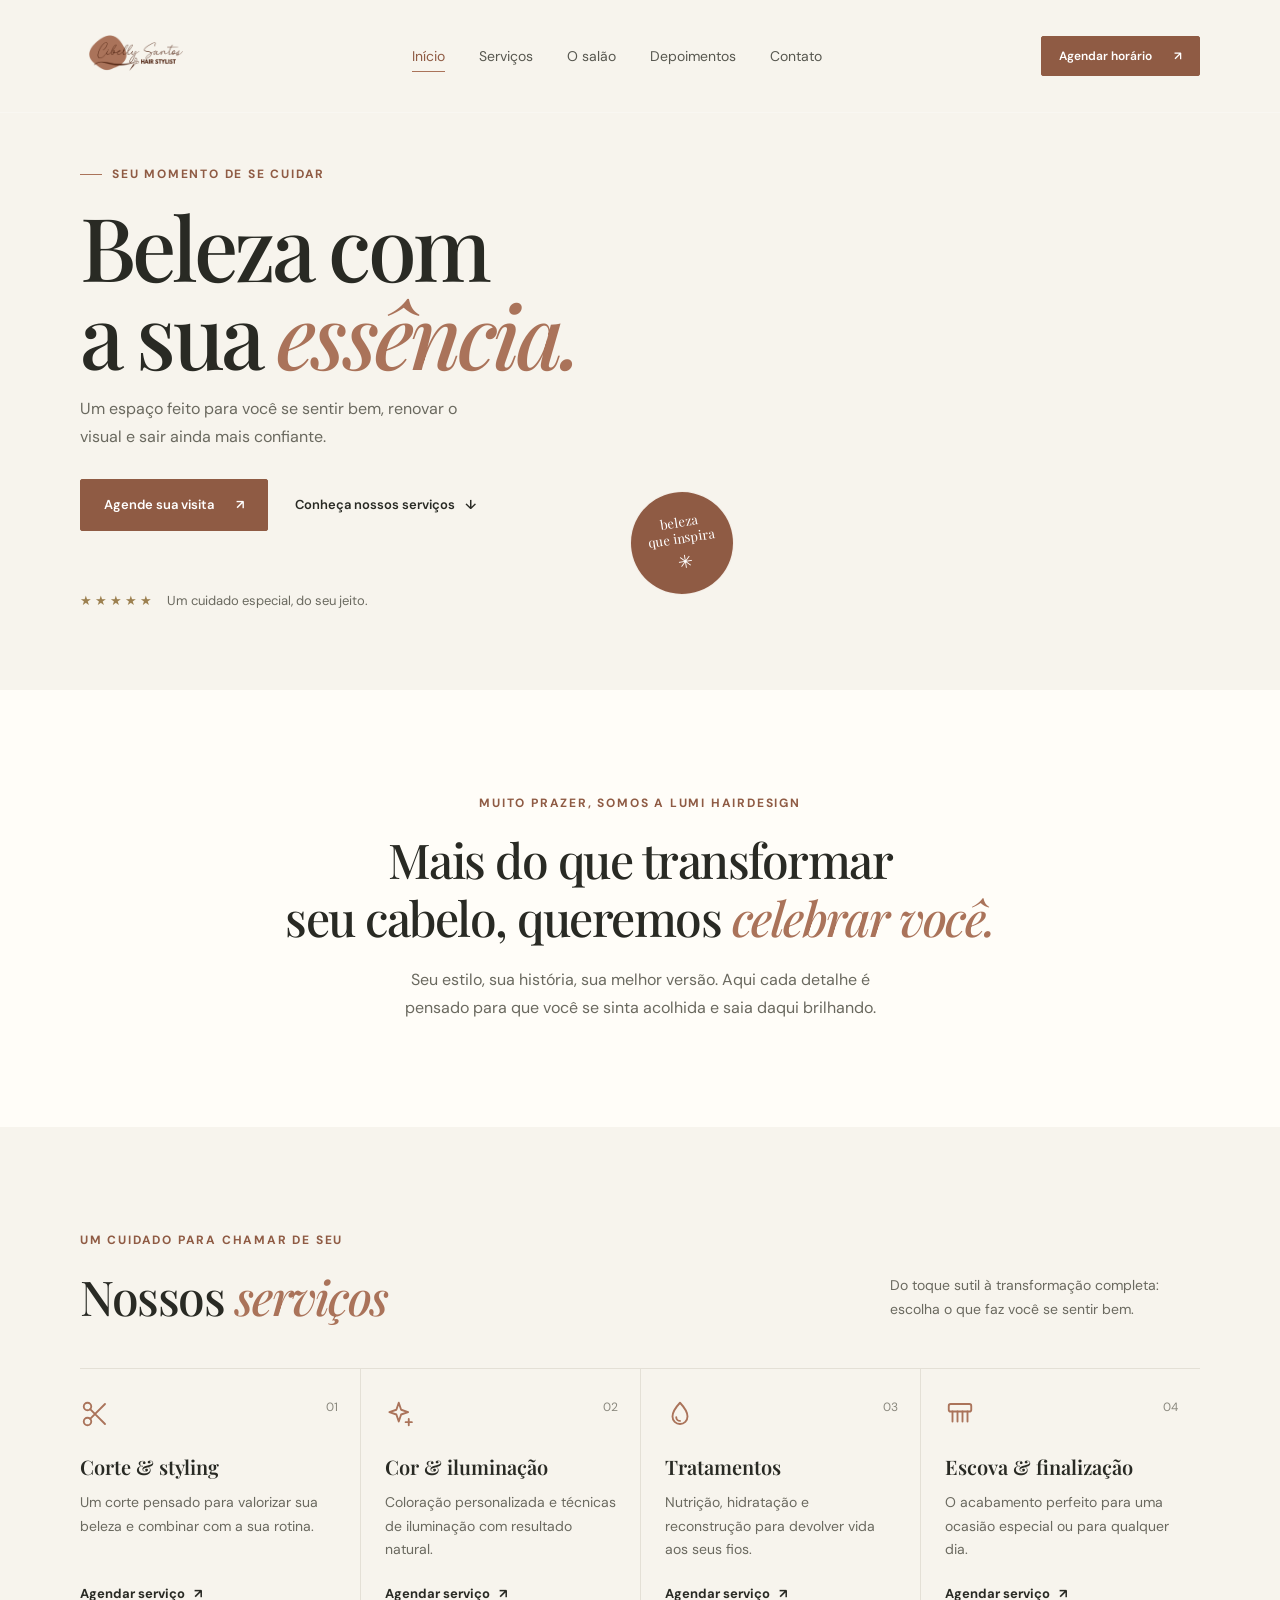
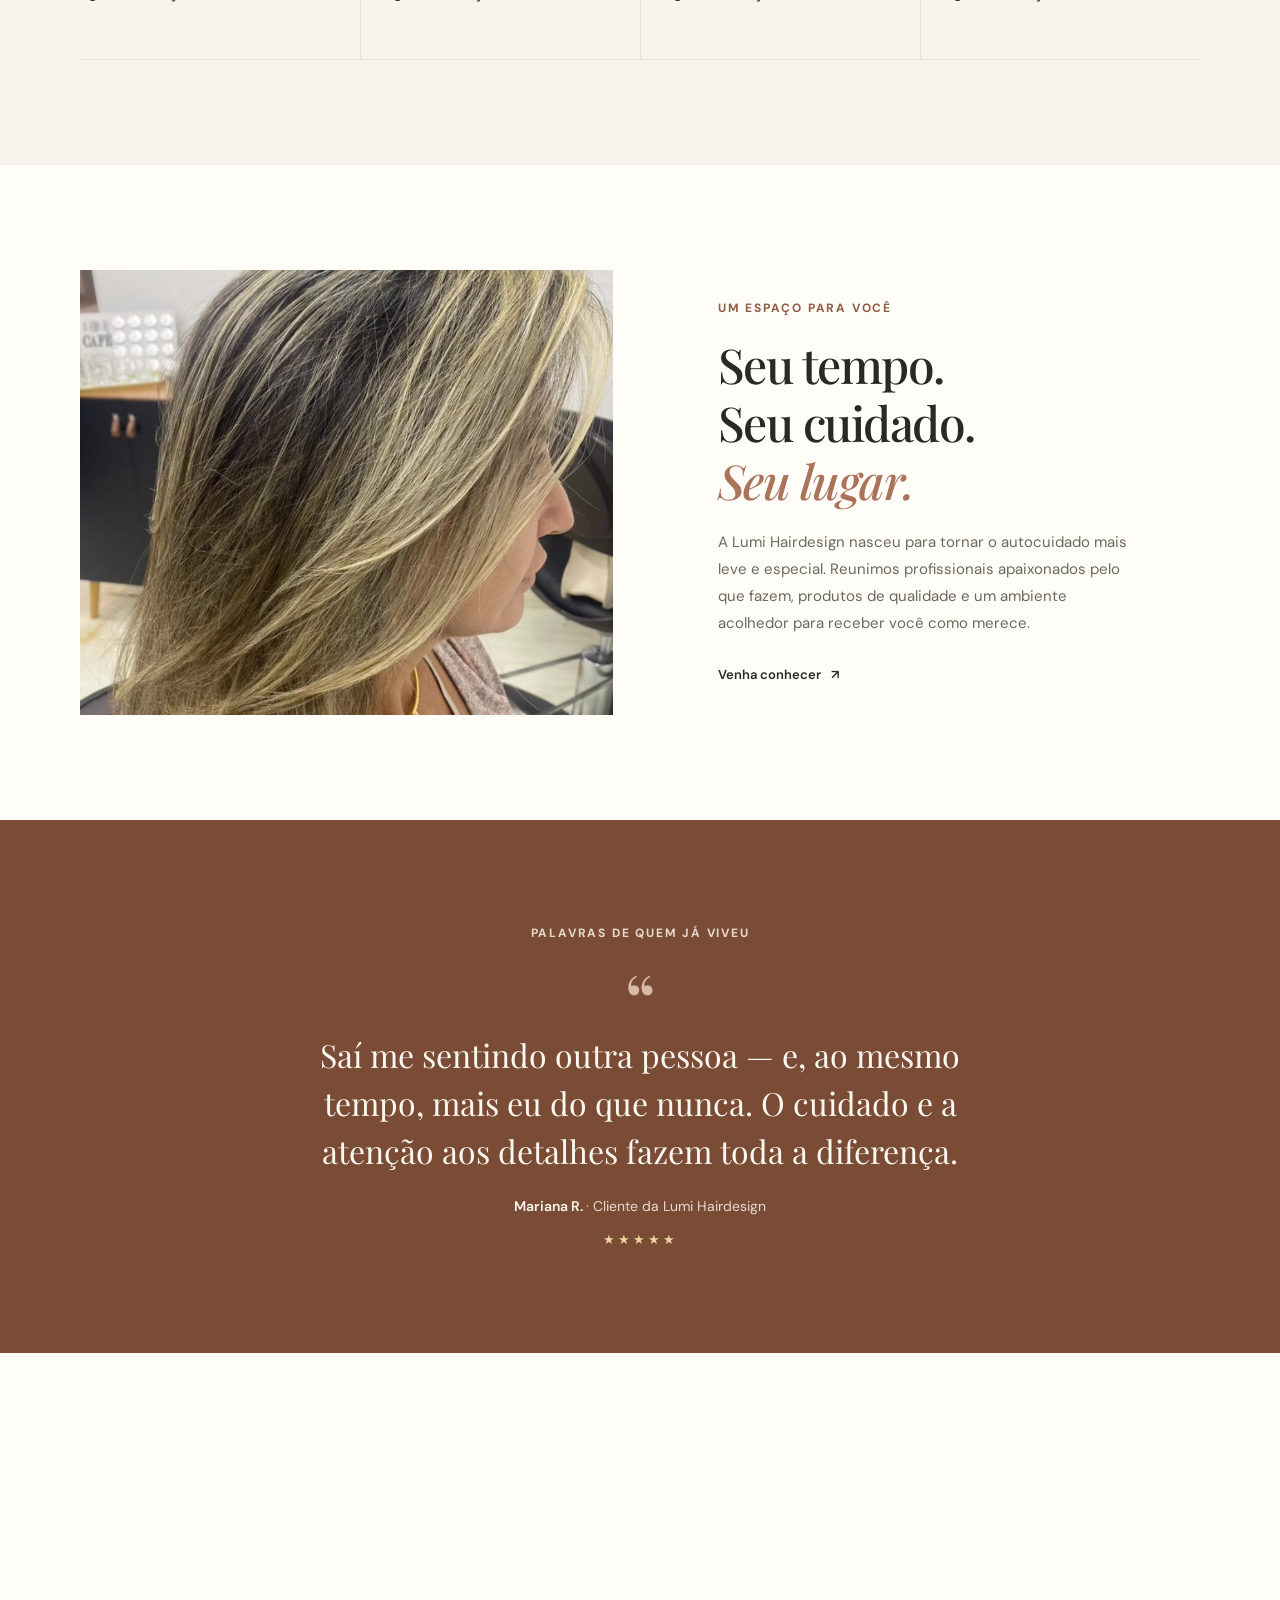
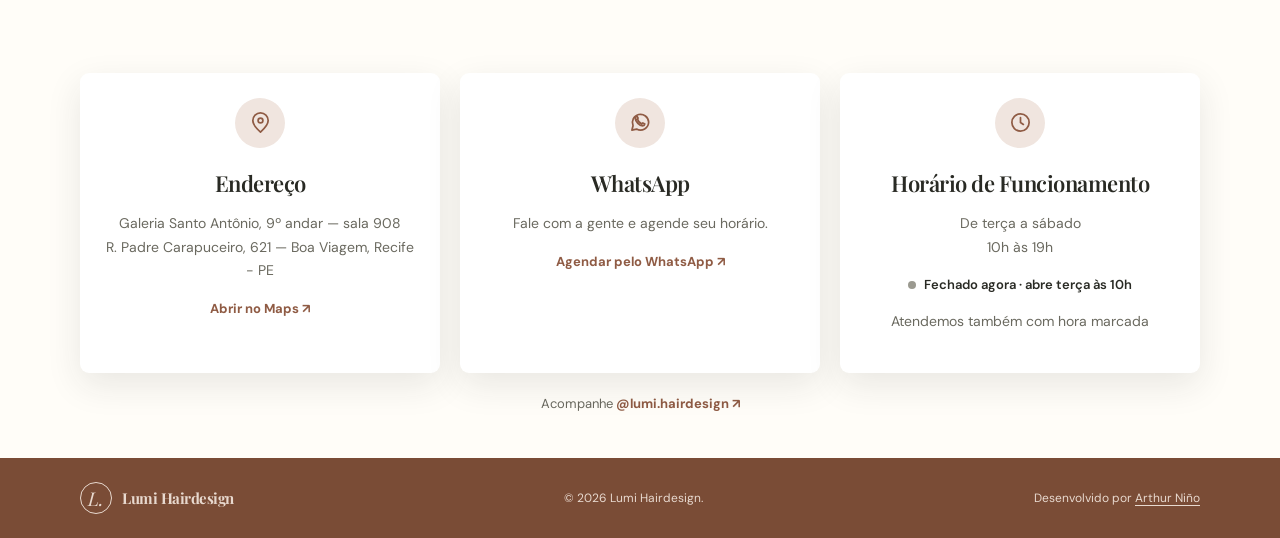
==== index.html @ 75c0f57d "Ajuste" ====
<!DOCTYPE html>
<html lang="pt-BR">
<head>
  <meta charset="UTF-8">
  <meta name="viewport" content="width=device-width, initial-scale=1.0">
  <meta name="description" content="Conheça a Lumi Hairdesign: beleza, cuidado e estilo em um só lugar. Agende seu horário.">
  <title>Lumi Hairdesign | Beleza com a sua essência</title>
  <link rel="preconnect" href="https://fonts.googleapis.com">
  <link rel="preconnect" href="https://fonts.gstatic.com" crossorigin>
  <link href="https://fonts.googleapis.com/css2?family=DM+Sans:wght@400;500;600;700&family=Playfair+Display:wght@500;600;700&display=swap" rel="stylesheet">
  <script>document.documentElement.classList.add("js");</script>
  <link rel="stylesheet" href="style.css">
  <link rel="stylesheet" href="styles/header.css">
  <link rel="stylesheet" href="styles/hero.css">
  <link rel="stylesheet" href="styles/sections.css">
  <link rel="stylesheet" href="styles/footer.css">
  <link rel="stylesheet" href="styles/responsive.css">
</head>
<body>
  <header class="site-header">
    <nav class="navigation container" aria-label="Navegação principal">
      <a class="brand" href="#inicio" aria-label="Lumi Hairdesign - início">
        <!-- Para trocar o logo: altere o src/alt abaixo e, se preciso, --logo-size em styles/header.css -->
        <img class="header-logo" src="assets/logo.png" alt="Logotipo de Cibelly Santos Hair Stylist">
      </a>
      <div class="nav-links" id="menu">
        <a href="#inicio">Início</a>
        <a href="#servicos">Serviços</a>
        <a href="#sobre">O salão</a>
        <a href="#depoimentos">Depoimentos</a>
        <a href="#contato">Contato</a>
      </div>
      <a class="button button-small" href="#contato">Agendar horário <span aria-hidden="true">↗</span></a>
      <button class="menu-toggle" type="button" aria-controls="menu" aria-expanded="false" aria-label="Abrir menu">
        <span></span>
        <span></span>
      </button>
    </nav>
  </header>

  <main>
    <section class="hero" id="inicio">
      <div class="hero-content container">
        <p class="eyebrow"><span></span> Seu momento de se cuidar</p>
        <h1>Beleza com<br>a sua <em>essência.</em></h1>
        <p class="hero-copy">Um espaço feito para você se sentir bem, renovar o visual e sair ainda mais confiante.</p>
        <div class="hero-actions">
          <a class="button" href="#contato">Agende sua visita <span aria-hidden="true">↗</span></a>
          <a class="text-link" href="#servicos">Conheça nossos serviços <span aria-hidden="true">↓</span></a>
        </div>
        <div class="hero-note">
          <span class="note-stars" aria-label="5 estrelas">★★★★★</span>
          <span>Um cuidado especial, do seu jeito.</span>
        </div>
      </div>
      <div class="hero-image" role="img" aria-label="Interior de salão de beleza com cadeira profissional"></div>
      <div class="hero-stamp" aria-hidden="true"><span>beleza<br>que inspira</span><b>✳</b></div>
    </section>

    <section class="intro section-pad">
      <div class="container intro-inner">
        <p class="eyebrow">Muito prazer, somos a Lumi Hairdesign</p>
        <h2>Mais do que transformar<br>seu cabelo, queremos <em>celebrar você.</em></h2>
        <p>Seu estilo, sua história, sua melhor versão. Aqui cada detalhe é pensado para que você se sinta acolhida e saia daqui brilhando.</p>
      </div>
    </section>

    <section class="services section-pad" id="servicos">
      <div class="container">
        <div class="section-heading">
          <div>
            <p class="eyebrow">Um cuidado para chamar de seu</p>
            <h2>Nossos <em>serviços</em></h2>
          </div>
          <p>Do toque sutil à transformação completa: escolha o que faz você se sentir bem.</p>
        </div>
        <div class="service-grid">
          <article class="service-card">
            <span class="service-number">01</span>
            <div class="service-icon" aria-hidden="true">
              <svg viewBox="0 0 24 24"><circle cx="6" cy="6" r="3"/><circle cx="6" cy="18" r="3"/><path d="M8.1 8.1 20 20M8.1 15.9 20 4"/></svg>
            </div>
            <h3>Corte &amp; styling</h3>
            <p>Um corte pensado para valorizar sua beleza e combinar com a sua rotina.</p>
            <a href="#contato" data-whatsapp="Corte &amp; styling" aria-label="Agendar corte e styling">Agendar serviço <span aria-hidden="true">↗</span></a>
          </article>
          <article class="service-card">
            <span class="service-number">02</span>
            <div class="service-icon" aria-hidden="true">
              <svg viewBox="0 0 24 24"><path d="m11 3 1.9 5.6L18.5 10.5l-5.6 1.9L11 18l-1.9-5.6L3.5 10.5l5.6-1.9Z"/><path d="M19 16v5M16.5 18.5h5"/></svg>
            </div>
            <h3>Cor &amp; iluminação</h3>
            <p>Coloração personalizada e técnicas de iluminação com resultado natural.</p>
            <a href="#contato" data-whatsapp="Cor &amp; iluminação" aria-label="Agendar cor e iluminação">Agendar serviço <span aria-hidden="true">↗</span></a>
          </article>
          <article class="service-card">
            <span class="service-number">03</span>
            <div class="service-icon" aria-hidden="true">
              <svg viewBox="0 0 24 24"><path d="M12 3s6 6.4 6 11a6 6 0 0 1-12 0c0-4.6 6-11 6-11Z"/><path d="M9 14.5a3 3 0 0 0 3 3"/></svg>
            </div>
            <h3>Tratamentos</h3>
            <p>Nutrição, hidratação e reconstrução para devolver vida aos seus fios.</p>
            <a href="#contato" data-whatsapp="Tratamentos" aria-label="Agendar tratamento capilar">Agendar serviço <span aria-hidden="true">↗</span></a>
          </article>
          <article class="service-card">
            <span class="service-number">04</span>
            <div class="service-icon" aria-hidden="true">
              <svg viewBox="0 0 24 24"><rect x="3" y="4" width="18" height="6" rx="1.5"/><path d="M6 10v8M10 10v8M14 10v8M18 10v8"/></svg>
            </div>
            <h3>Escova &amp; finalização</h3>
            <p>O acabamento perfeito para uma ocasião especial ou para qualquer dia.</p>
            <a href="#contato" data-whatsapp="Escova &amp; finalização" aria-label="Agendar escova e finalização">Agendar serviço <span aria-hidden="true">↗</span></a>
          </article>
        </div>
      </div>
    </section>

    <section class="about section-pad" id="sobre">
      <div class="container about-grid">
        <div class="about-image">
          <img src="assets/img1.jpg" alt="Resultado de cabelo com mechas loiras feito no salão" loading="lazy">
        </div>
        <div class="about-copy">
          <p class="eyebrow">Um espaço para você</p>
          <h2>Seu tempo.<br>Seu cuidado.<br><em>Seu lugar.</em></h2>
          <p>A Lumi Hairdesign nasceu para tornar o autocuidado mais leve e especial. Reunimos profissionais apaixonados pelo que fazem, produtos de qualidade e um ambiente acolhedor para receber você como merece.</p>
          <a class="text-link" href="#contato">Venha conhecer <span aria-hidden="true">↗</span></a>
        </div>
      </div>
    </section>

    <section class="quote section-pad" id="depoimentos">
      <div class="container quote-inner">
        <p class="eyebrow">Palavras de quem já viveu</p>
        <span class="quote-mark" aria-hidden="true">“</span>
        <blockquote>Saí me sentindo outra pessoa — e, ao mesmo tempo, mais eu do que nunca. O cuidado e a atenção aos detalhes fazem toda a diferença.</blockquote>
        <p class="quote-author">Mariana R. <span>· Cliente da Lumi Hairdesign</span></p>
        <div class="quote-stars" aria-label="5 de 5 estrelas">★★★★★</div>
      </div>
    </section>

    <section class="contact section-pad" id="contato">
      <div class="contact-map">
        <iframe
          title="Mapa da Lumi Hairdesign em Boa Viagem, Recife"
          src="https://maps.google.com/maps?q=R.%20Padre%20Carapuceiro%2C%20621%2C%20Boa%20Viagem%2C%20Recife%20-%20PE&t=&z=15&ie=UTF8&iwloc=&output=embed"
          loading="lazy"
          referrerpolicy="no-referrer-when-downgrade"
          allowfullscreen>
        </iframe>
      </div>
      <div class="container">
        <div class="contact-cards">
          <article class="contact-card">
            <span class="contact-icon" aria-hidden="true">
              <svg viewBox="0 0 24 24"><path d="M20 10c0 5-8 12-8 12S4 15 4 10a8 8 0 1 1 16 0Z"/><circle cx="12" cy="10" r="2.5"/></svg>
            </span>
            <h2>Endereço</h2>
            <p>Galeria Santo Antônio, 9º andar — sala 908<br>R. Padre Carapuceiro, 621 — Boa Viagem, Recife - PE</p>
            <a href="https://www.google.com/maps/search/?api=1&query=R.%20Padre%20Carapuceiro%2C%20621%2C%20Boa%20Viagem%2C%20Recife%20-%20PE" target="_blank" rel="noopener noreferrer">Abrir no Maps <span aria-hidden="true">↗</span></a>
          </article>
          <article class="contact-card">
            <span class="contact-icon" aria-hidden="true">
              <svg viewBox="0 0 24 24"><path d="M20.5 11.5a8.5 8.5 0 0 1-12.6 7.4L3 20l1.2-4.7A8.5 8.5 0 1 1 20.5 11.5Z"/><path d="M9 8.5c.5 2.5 2 4 4.5 5l1-1 2 1c-.2 1.3-1 2-2.2 2-3.5-.3-7.5-4.3-7.8-7.8 0-1.2.7-2 2-2.2l1 2-1 1Z"/></svg>
            </span>
            <h2>WhatsApp</h2>
            <p>Fale com a gente e agende seu horário.</p>
            <a href="https://wa.me/558197445717" data-whatsapp="" target="_blank" rel="noopener noreferrer">Agendar pelo WhatsApp <span aria-hidden="true">↗</span></a>
          </article>
          <article class="contact-card">
            <span class="contact-icon" aria-hidden="true">
              <svg viewBox="0 0 24 24"><circle cx="12" cy="12" r="9"/><path d="M12 7v5l3 2"/></svg>
            </span>
            <h2>Horário de Funcionamento</h2>
            <p>De terça a sábado<br>10h às 19h</p>
            <p class="open-status" data-open-status hidden></p>
            <p>Atendemos também com hora marcada</p>
          </article>
        </div>
        <p class="contact-social">Acompanhe <a href="https://instagram.com/lumi.hairdesign" target="_blank" rel="noopener noreferrer">@lumi.hairdesign <span aria-hidden="true">↗</span></a></p>
      </div>
    </section>
  </main>

  <footer class="site-footer">
    <div class="container footer-inner">
      <a class="brand" href="#inicio">
        <span class="brand-mark">L.</span>
        <span class="brand-name"><strong>Lumi Hairdesign</strong></span>
      </a>
      <p>© 2026 Lumi Hairdesign.</p>
      <p>Desenvolvido por <a href="https://www.linkedin.com/in/arthur-ni%C3%B1o-09b689239/" target="_blank" rel="noopener noreferrer">Arthur Niño</a></p>
    </div>
  </footer>

  <a class="whatsapp-float" href="https://wa.me/558197445717" data-whatsapp="" target="_blank" rel="noopener noreferrer" aria-label="Agendar pelo WhatsApp" title="Agendar pelo WhatsApp">
    <svg viewBox="0 0 24 24" aria-hidden="true"><path d="M20.5 11.5a8.5 8.5 0 0 1-12.6 7.4L3 20l1.2-4.7A8.5 8.5 0 1 1 20.5 11.5Z"/><path d="M9 8.5c.5 2.5 2 4 4.5 5l1-1 2 1c-.2 1.3-1 2-2.2 2-3.5-.3-7.5-4.3-7.8-7.8 0-1.2.7-2 2-2.2l1 2-1 1Z"/></svg>
  </a>

  <script src="script.js" defer></script>
</body>
</html>
---- style.css ----
:root {
  --cream: #f7f4ed;
  --paper: #fffdf8;
  --ink: #292a24;
  --muted: #6a695f;
  --bege: #aa735a;
  --bege-text: #8f5b44;
  --begedark: #7a4c36;
  --line: #e4e0d6;
  --on-dark: #f9f7f0;
  --on-dark-muted: #e8d9cf;
  --serif: "Playfair Display", Georgia, serif;
  --sans: "DM Sans", Arial, sans-serif;
}

* {
  box-sizing: border-box;
}

html {
  scroll-behavior: smooth;
}

section[id] {
  scroll-margin-top: 80px;
}

body {
  margin: 0;
  color: var(--ink);
  background: var(--paper);
  font-family: var(--sans);
  font-size: 16px;
  -webkit-font-smoothing: antialiased;
}

a {
  color: inherit;
  text-decoration: none;
}

a:focus-visible,
button:focus-visible {
  outline: 2px solid var(--bege-text);
  outline-offset: 3px;
}

.container {
  width: min(1120px, calc(100% - 64px));
  margin: 0 auto;
}

.button {
  display: inline-flex;
  min-height: 52px;
  align-items: center;
  justify-content: center;
  gap: 22px;
  padding: 0 23px;
  border: 1px solid var(--bege-text);
  border-radius: 2px;
  color: #fff;
  background: var(--bege-text);
  font-size: 13px;
  font-weight: 600;
  white-space: nowrap;
  transition: background .2s ease, color .2s ease;
}

.button:hover {
  color: var(--begedark);
  background: transparent;
}

h1,
h2,
h3,
p {
  margin-top: 0;
}

h1,
h2 {
  font-family: var(--serif);
  font-weight: 500;
}

h1 em,
h2 em {
  color: var(--bege);
  font-weight: 500;
}

.text-link {
  display: inline-flex;
  align-items: center;
  gap: 10px;
  color: var(--ink);
  font-size: 13px;
  font-weight: 600;
  white-space: nowrap;
}
---- styles/header.css ----
.site-header {
  --logo-size: 112px;

  position: fixed;
  z-index: 50;
  top: 0;
  right: 0;
  left: 0;
  border-bottom: 1px solid rgba(255, 255, 255, .28);
  transition: background .3s ease, border-color .3s ease, box-shadow .3s ease;
}

.site-header.is-scrolled,
.site-header.menu-open {
  --logo-size: 72px;

  border-bottom-color: var(--line);
  background: rgba(247, 244, 237, .94);
}

.site-header.is-scrolled {
  box-shadow: 0 8px 28px rgba(41, 42, 36, .07);
}

@supports (backdrop-filter: blur(1px)) {
  .site-header.is-scrolled {
    background: rgba(247, 244, 237, .82);
    backdrop-filter: blur(12px);
  }
}

.navigation,
.brand,
.nav-links {
  display: flex;
  align-items: center;
}

.navigation {
  min-height: 84px;
  justify-content: space-between;
}

.brand {
  gap: 10px;
}

/* Para trocar o logo: altere o src da imagem no index.html e ajuste --logo-size acima. */
.header-logo {
  display: block;
  width: var(--logo-size);
  height: var(--logo-size);
  object-fit: contain;
  transition: width .3s ease, height .3s ease;
}

.brand-mark {
  display: grid;
  width: 36px;
  height: 36px;
  place-items: center;
  border: 1px solid currentColor;
  border-radius: 50%;
  font-family: var(--serif);
  font-size: 19px;
  font-style: italic;
}

.brand-name {
  font-family: var(--serif);
  font-size: 18px;
  letter-spacing: -.5px;
}

.brand-name strong {
  font-weight: 700;
}

.nav-links {
  gap: 34px;
  color: #57574f;
  font-size: 14px;
}

.nav-links a,
.text-link,
.service-card a {
  transition: color .2s ease;
}

.nav-links a {
  padding: 6px 0;
  border-bottom: 1px solid transparent;
  transition: color .2s ease, border-color .2s ease;
}

.nav-links a:hover,
.text-link:hover,
.service-card a:hover {
  color: var(--bege-text);
}

.nav-links a[aria-current] {
  border-bottom-color: var(--bege);
  color: var(--bege-text);
}

.button-small {
  min-height: 40px;
  padding: 0 17px;
  font-size: 12px;
}

/* Botão do menu: só aparece no mobile e só com JavaScript (ver responsive.css). */
.menu-toggle {
  position: relative;
  display: none;
  width: 44px;
  height: 44px;
  padding: 0;
  border: 1px solid var(--line);
  border-radius: 2px;
  background: transparent;
  cursor: pointer;
}

.menu-toggle span {
  position: absolute;
  right: 12px;
  left: 12px;
  height: 1.5px;
  background: var(--ink);
  transition: top .25s ease, transform .25s ease;
}

.menu-toggle span:first-child {
  top: 16px;
}

.menu-toggle span:last-child {
  top: 26px;
}

.menu-open .menu-toggle span:first-child {
  top: 21px;
  transform: rotate(45deg);
}

.menu-open .menu-toggle span:last-child {
  top: 21px;
  transform: rotate(-45deg);
}
---- styles/hero.css ----
.hero {
  position: relative;
  display: flex;
  min-height: 690px;
  align-items: center;
  overflow: hidden;
  background: var(--cream);
}

.hero-content {
  position: relative;
  z-index: 2;
  padding-top: 85px;
}

.hero .eyebrow {
  display: flex;
  align-items: center;
  gap: 10px;
}

.hero .eyebrow span {
  width: 22px;
  height: 1px;
  background: var(--bege);
}

.hero h1 {
  max-width: 600px;
  margin-bottom: 18px;
  font-size: clamp(58px, 7vw, 88px);
  letter-spacing: -3.8px;
  line-height: .99;
}

.hero-copy {
  max-width: 400px;
  margin-bottom: 28px;
  color: var(--muted);
  font-size: 16px;
  line-height: 1.75;
}

.hero-actions {
  display: flex;
  align-items: center;
  gap: 27px;
}

.hero-note {
  display: flex;
  align-items: center;
  gap: 12px;
  margin-top: 61px;
  color: var(--muted);
  font-size: 13px;
}

.hero-image {
  position: absolute;
  top: 0;
  right: 0;
  bottom: 0;
  width: 46%;
  background: linear-gradient(90deg, rgba(247, 244, 237, .12), transparent 25%), url("https://images.unsplash.com/photo-1521590832167-7bcbfaa6381f?auto=format&fit=crop&w=1400&q=85") center 40% / cover;
}

.hero-stamp {
  position: absolute;
  z-index: 2;
  right: calc(46% - 43px);
  bottom: 95px;
  display: flex;
  width: 104px;
  height: 104px;
  flex-direction: column;
  align-items: center;
  justify-content: center;
  border: 1px solid rgba(255, 253, 248, .9);
  border-radius: 50%;
  color: #fff;
  background: var(--bege-text);
  font-family: var(--serif);
  font-size: 13px;
  line-height: 1.25;
  text-align: center;
  transform: rotate(-9deg);
}

.hero-stamp b {
  margin-top: 4px;
  font-size: 18px;
  font-weight: 400;
}
---- styles/sections.css ----
.eyebrow {
  margin: 0 0 20px;
  color: var(--bege-text);
  font-size: 12px;
  font-weight: 700;
  letter-spacing: 1.8px;
  text-transform: uppercase;
}

.note-stars,
.quote-stars {
  color: #9c8050;
  letter-spacing: 3px;
}

.section-pad {
  padding: 105px 0;
}

.intro {
  text-align: center;
}

.intro-inner {
  max-width: 760px;
}

.intro h2,
.section-heading h2,
.about h2 {
  margin-bottom: 20px;
  font-size: clamp(36px, 4vw, 48px);
  letter-spacing: -1.5px;
  line-height: 1.2;
}

.intro-inner > p:last-child {
  max-width: 520px;
  margin: 0 auto;
  color: var(--muted);
  font-size: 16px;
  line-height: 1.75;
}

.services {
  background: var(--cream);
}

.section-heading {
  display: flex;
  align-items: end;
  justify-content: space-between;
  margin-bottom: 42px;
}

.section-heading h2 {
  margin-bottom: 0;
}

.section-heading > p {
  max-width: 310px;
  margin-bottom: 4px;
  color: var(--muted);
  font-size: 14px;
  line-height: 1.7;
}

.service-grid {
  display: grid;
  grid-template-columns: repeat(4, 1fr);
  border-top: 1px solid var(--line);
  border-bottom: 1px solid var(--line);
}

.service-card {
  position: relative;
  min-height: 290px;
  padding: 30px 24px 25px 0;
}

.service-card + .service-card {
  padding-left: 24px;
  border-left: 1px solid var(--line);
}

.service-number {
  position: absolute;
  top: 30px;
  right: 22px;
  color: #8a887e;
  font-size: 12px;
}

.service-icon {
  margin-bottom: 24px;
  color: var(--bege);
}

.service-icon svg {
  display: block;
  width: 30px;
  height: 30px;
  fill: none;
  stroke: currentColor;
  stroke-linecap: round;
  stroke-linejoin: round;
  stroke-width: 1.5;
}

.service-card h3 {
  margin-bottom: 11px;
  font-family: var(--serif);
  font-size: 20px;
  font-weight: 600;
}

.service-card p {
  min-height: 5.1em;
  margin-bottom: 20px;
  color: var(--muted);
  font-size: 14px;
  line-height: 1.7;
}

.service-card a {
  display: inline-flex;
  gap: 9px;
  font-size: 13px;
  font-weight: 700;
}

.about-grid {
  display: grid;
  grid-template-columns: 1.05fr .95fr;
  align-items: center;
  gap: 105px;
}

.about-image {
  position: relative;
  min-height: 445px;
  overflow: hidden;
}

.about-image img {
  position: absolute;
  inset: 0;
  width: 100%;
  height: 100%;
  object-fit: cover;
  object-position: center 42%;
}

.about-copy {
  max-width: 420px;
}

.about-copy > p:not(.eyebrow) {
  margin-bottom: 26px;
  color: var(--muted);
  font-size: 15px;
  line-height: 1.8;
}

.quote {
  color: var(--on-dark);
  background: var(--begedark);
  text-align: center;
}

.quote .eyebrow {
  color: var(--on-dark-muted);
}

.quote-inner {
  max-width: 700px;
}

.quote-mark {
  display: block;
  height: 55px;
  color: #d9b9a6;
  font-family: var(--serif);
  font-size: 78px;
  line-height: 1;
}

.quote blockquote {
  margin: 15px 0 22px;
  font-family: var(--serif);
  font-size: clamp(23px, 3vw, 32px);
  line-height: 1.5;
}

.quote-author {
  margin-bottom: 16px;
  font-size: 14px;
  font-weight: 600;
}

.quote-author span {
  color: var(--on-dark-muted);
  font-weight: 400;
}

.quote-stars {
  color: #ecd3a0;
  font-size: 13px;
}

.contact {
  padding: 0 0 46px;
  background: var(--paper);
}

.contact-map {
  width: calc(100% - 24px);
  height: 400px;
  margin: 0 auto;
  overflow: hidden;
  border-radius: 8px;
}

.contact-map iframe {
  display: block;
  width: 100%;
  height: 100%;
  border: 0;
}

.contact-cards {
  position: relative;
  display: grid;
  grid-template-columns: repeat(3, minmax(0, 1fr));
  gap: 20px;
  margin-top: -80px;
}

.contact-card {
  min-height: 220px;
  padding: 25px 22px;
  border-radius: 9px;
  background: #fff;
  box-shadow: 0 12px 35px rgba(41, 42, 36, .1);
  text-align: center;
  transition: transform .25s ease, box-shadow .25s ease;
}

.contact-card:hover {
  box-shadow: 0 18px 42px rgba(41, 42, 36, .14);
  transform: translateY(-3px);
}

.contact-icon {
  display: grid;
  width: 50px;
  height: 50px;
  margin: 0 auto 20px;
  place-items: center;
  border-radius: 50%;
  color: var(--bege-text);
  background: #f0e5df;
}

.contact-icon svg {
  width: 23px;
  height: 23px;
  fill: none;
  stroke: currentColor;
  stroke-linecap: round;
  stroke-linejoin: round;
  stroke-width: 1.8;
}

.contact-card h2 {
  margin-bottom: 14px;
  font-family: var(--serif);
  font-size: 22px;
  font-weight: 600;
  letter-spacing: -.5px;
}

.contact-card p {
  margin-bottom: 14px;
  color: var(--muted);
  font-size: 14px;
  line-height: 1.7;
}

.contact-card a,
.contact-social a {
  color: var(--bege-text);
  font-size: 13px;
  font-weight: 700;
}

.contact-card a:hover,
.contact-social a:hover {
  color: var(--begedark);
}

.contact-card .open-status {
  display: inline-flex;
  align-items: center;
  gap: 8px;
  margin-bottom: 14px;
  color: var(--ink);
  font-size: 13px;
  font-weight: 600;
}

.contact-card .open-status[hidden] {
  display: none;
}

.open-status::before {
  width: 8px;
  height: 8px;
  flex: none;
  border-radius: 50%;
  background: #9b9a90;
  content: "";
}

.open-status.is-open::before {
  background: #3f8a58;
  box-shadow: 0 0 0 4px rgba(63, 138, 88, .18);
}

.contact-social {
  margin: 22px 0 0;
  color: var(--muted);
  font-size: 13px;
  text-align: center;
}

.whatsapp-float {
  position: fixed;
  z-index: 40;
  right: 20px;
  bottom: 20px;
  display: grid;
  width: 56px;
  height: 56px;
  place-items: center;
  border-radius: 50%;
  color: #fff;
  background: var(--bege-text);
  box-shadow: 0 10px 28px rgba(41, 42, 36, .25);
  opacity: 0;
  pointer-events: none;
  transform: translateY(12px);
  transition: opacity .3s ease, transform .3s ease, background .2s ease, visibility .3s;
  visibility: hidden;
}

.whatsapp-float.is-visible {
  opacity: 1;
  pointer-events: auto;
  transform: none;
  visibility: visible;
}

.whatsapp-float:hover {
  background: var(--begedark);
}

.whatsapp-float svg {
  width: 26px;
  height: 26px;
  fill: none;
  stroke: currentColor;
  stroke-linecap: round;
  stroke-linejoin: round;
  stroke-width: 1.8;
}
---- styles/footer.css ----
.site-footer {
  padding: 24px 0;
  color: var(--on-dark-muted);
  background: var(--begedark);
}

.site-footer a:focus-visible {
  outline-color: #fff;
}

.footer-inner {
  display: flex;
  align-items: center;
  justify-content: space-between;
}

.footer-inner .brand-mark {
  width: 32px;
  height: 32px;
}

.footer-inner .brand-name {
  font-size: 15px;
}

.footer-inner > p {
  margin: 0;
  color: var(--on-dark-muted);
  font-size: 12px;
}

.footer-inner > p a {
  text-decoration: underline;
  text-underline-offset: 3px;
}
---- styles/responsive.css ----
@media (max-width: 900px) {
  .nav-links {
    gap: 18px;
  }

  .hero {
    min-height: 620px;
  }

  .hero-image {
    width: 43%;
  }

  .hero-stamp {
    right: calc(43% - 42px);
  }

  .service-grid {
    grid-template-columns: repeat(2, 1fr);
  }

  .service-card:nth-child(3) {
    padding-left: 0;
    border-left: 0;
  }

  .service-card:nth-child(n + 3) {
    border-top: 1px solid var(--line);
  }

  .about-grid {
    gap: 55px;
  }
}

/* Tablet: o texto do hero não pode invadir a coluna da foto nem o selo. */
@media (min-width: 651px) and (max-width: 899px) {
  .hero-content {
    padding-right: 46%;
  }

  .hero-actions {
    flex-direction: column;
    align-items: flex-start;
    gap: 16px;
  }
}

@media (max-width: 650px) {
  .container {
    width: min(100% - 40px, 480px);
  }

  .site-header {
    --logo-size: 76px;
  }

  .site-header.is-scrolled,
  .site-header.menu-open {
    --logo-size: 60px;
  }

  .navigation {
    min-height: 70px;
    gap: 10px;
  }

  .brand {
    margin-right: auto;
  }

  .button-small {
    min-height: 40px;
    padding: 0 13px;
    font-size: 12px;
  }

  /* Menu mobile: painel que desce do cabeçalho. O botão só existe com JavaScript. */
  .js .menu-toggle {
    display: block;
  }

  .nav-links {
    position: absolute;
    top: 100%;
    right: 0;
    left: 0;
    flex-direction: column;
    align-items: stretch;
    gap: 0;
    padding: 6px 20px 18px;
    border-bottom: 1px solid var(--line);
    background: var(--cream);
    box-shadow: 0 18px 30px rgba(41, 42, 36, .1);
    font-size: 17px;
    opacity: 0;
    transform: translateY(-8px);
    transition: opacity .25s ease, transform .25s ease, visibility .25s;
    visibility: hidden;
  }

  .menu-open .nav-links {
    opacity: 1;
    transform: none;
    visibility: visible;
  }

  .nav-links a {
    padding: 15px 0;
    border-bottom: 1px solid var(--line);
  }

  .nav-links a:last-child {
    border-bottom: 0;
  }

  .nav-links a[aria-current] {
    border-bottom-color: var(--line);
  }

  /* A altura segue o conteúdo; o padding inferior reserva o espaço da foto (340px) + respiro. */
  .hero {
    min-height: 0;
    align-items: flex-start;
    padding-bottom: 400px;
  }

  .hero-content {
    padding-top: 130px;
  }

  .hero-actions {
    flex-wrap: wrap;
    gap: 18px 24px;
  }

  .hero h1 {
    font-size: clamp(56px, 15vw, 72px);
    letter-spacing: -2.7px;
  }

  .hero-copy {
    max-width: 340px;
  }

  .hero-image {
    top: auto;
    width: 100%;
    height: 340px;
    background-position: center 42%;
  }

  .hero-image::before {
    position: absolute;
    inset: 0;
    background: linear-gradient(180deg, var(--cream), transparent 25%);
    content: "";
  }

  .hero-stamp {
    right: 23px;
    bottom: 275px;
    width: 84px;
    height: 84px;
    font-size: 11px;
  }

  .hero-note {
    margin-top: 27px;
  }

  .section-pad {
    padding: 75px 0;
  }

  .intro h2,
  .section-heading h2,
  .about h2 {
    font-size: 37px;
  }

  .section-heading {
    display: block;
    margin-bottom: 30px;
  }

  .section-heading > p {
    margin-top: 16px;
  }

  .service-card {
    min-height: 270px;
    padding-right: 14px;
  }

  .service-card + .service-card {
    padding-left: 15px;
  }

  .service-card:nth-child(3) {
    padding-left: 0;
  }

  .service-card:nth-child(2n + 1) {
    border-left: 0;
  }

  .service-card:nth-child(2n) {
    border-left: 1px solid var(--line);
  }

  .service-card h3 {
    font-size: 18px;
  }

  .service-card p {
    min-height: 8em;
  }

  .service-number {
    right: 12px;
  }

  .about-grid {
    grid-template-columns: 1fr;
    gap: 45px;
  }

  .about-image {
    min-height: 350px;
  }

  .contact-map {
    width: calc(100% - 16px);
    height: 300px;
  }

  .contact-cards {
    grid-template-columns: 1fr;
    gap: 14px;
    margin-top: -35px;
  }

  .contact-card {
    min-height: 0;
    padding: 24px 18px;
  }

  .whatsapp-float {
    right: 16px;
    bottom: 16px;
  }

  .footer-inner {
    flex-wrap: wrap;
    gap: 16px;
  }

  .footer-inner > p:last-child {
    width: 100%;
  }
}

@media (max-width: 400px) {
  .button-small span {
    display: none;
  }
}

@media (prefers-reduced-motion: reduce) {
  html {
    scroll-behavior: auto;
  }

  *,
  *::before,
  *::after {
    transition-duration: .01ms !important;
  }
}
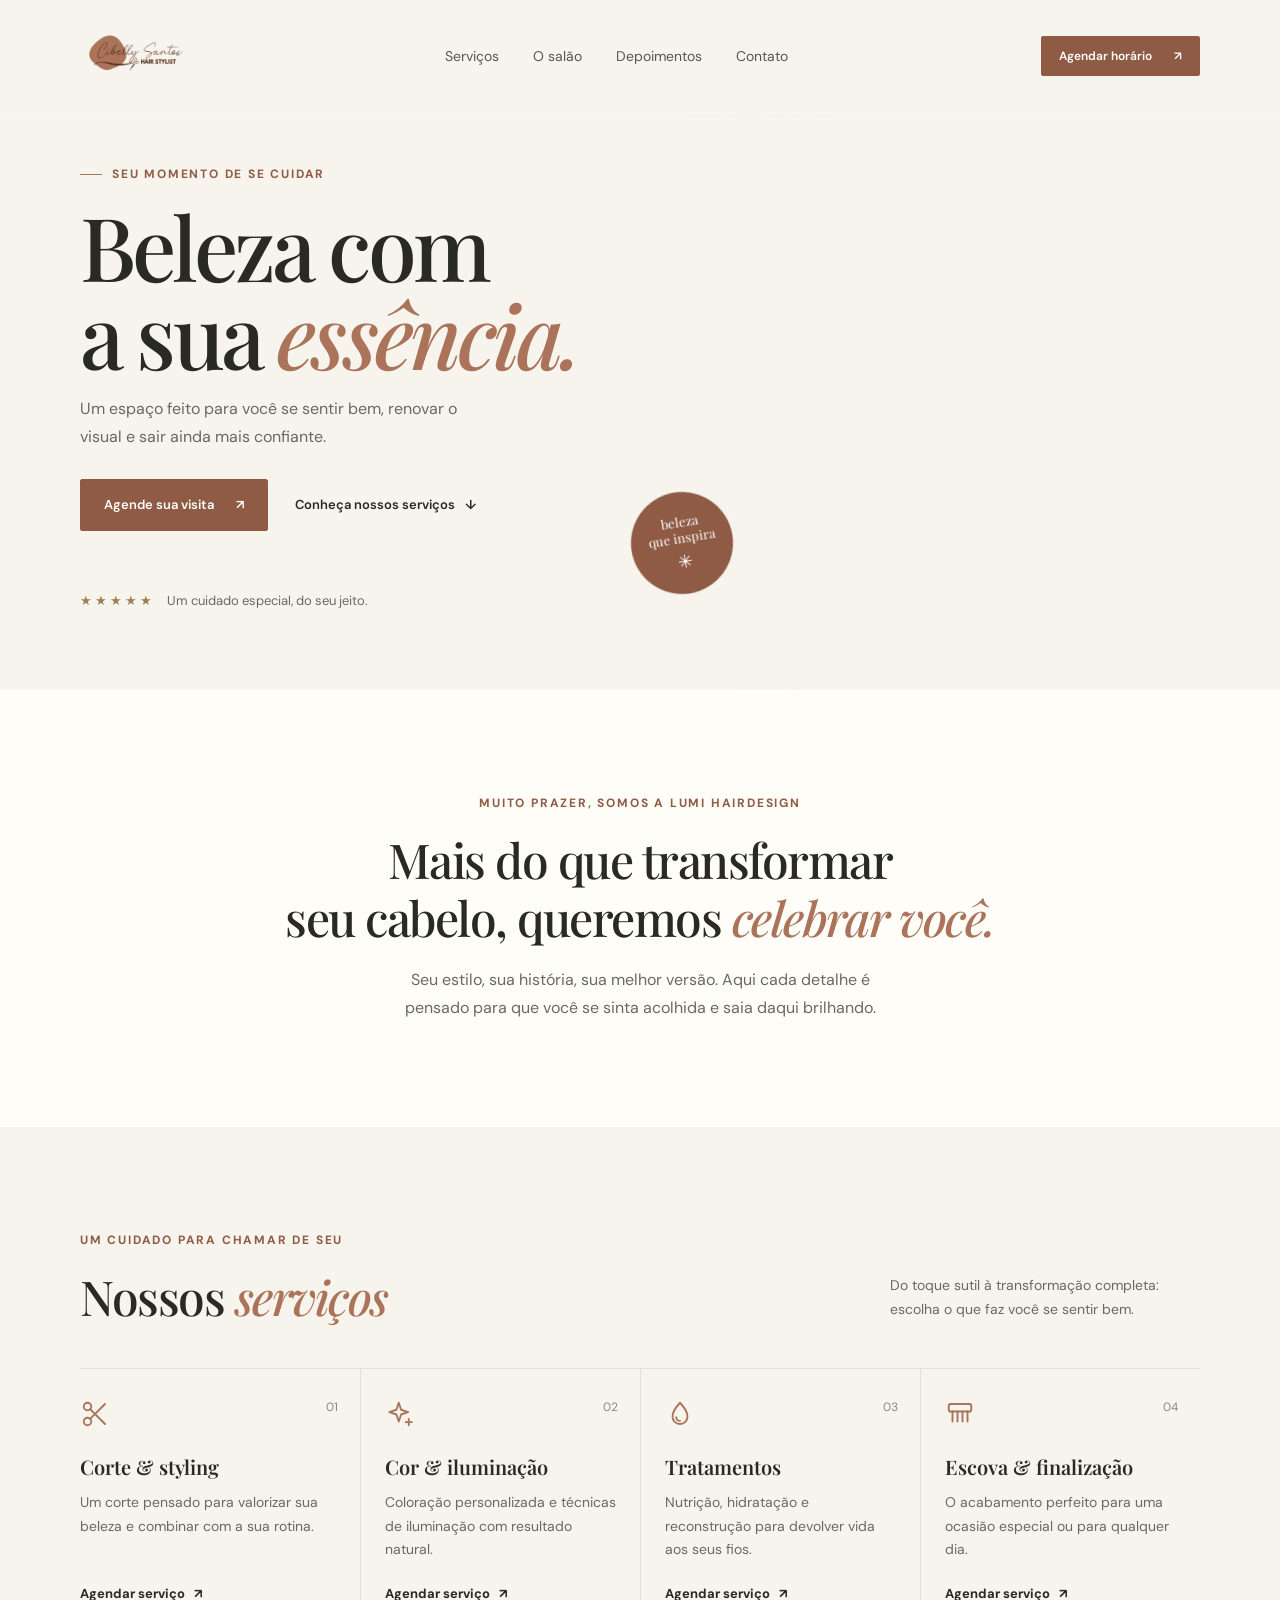
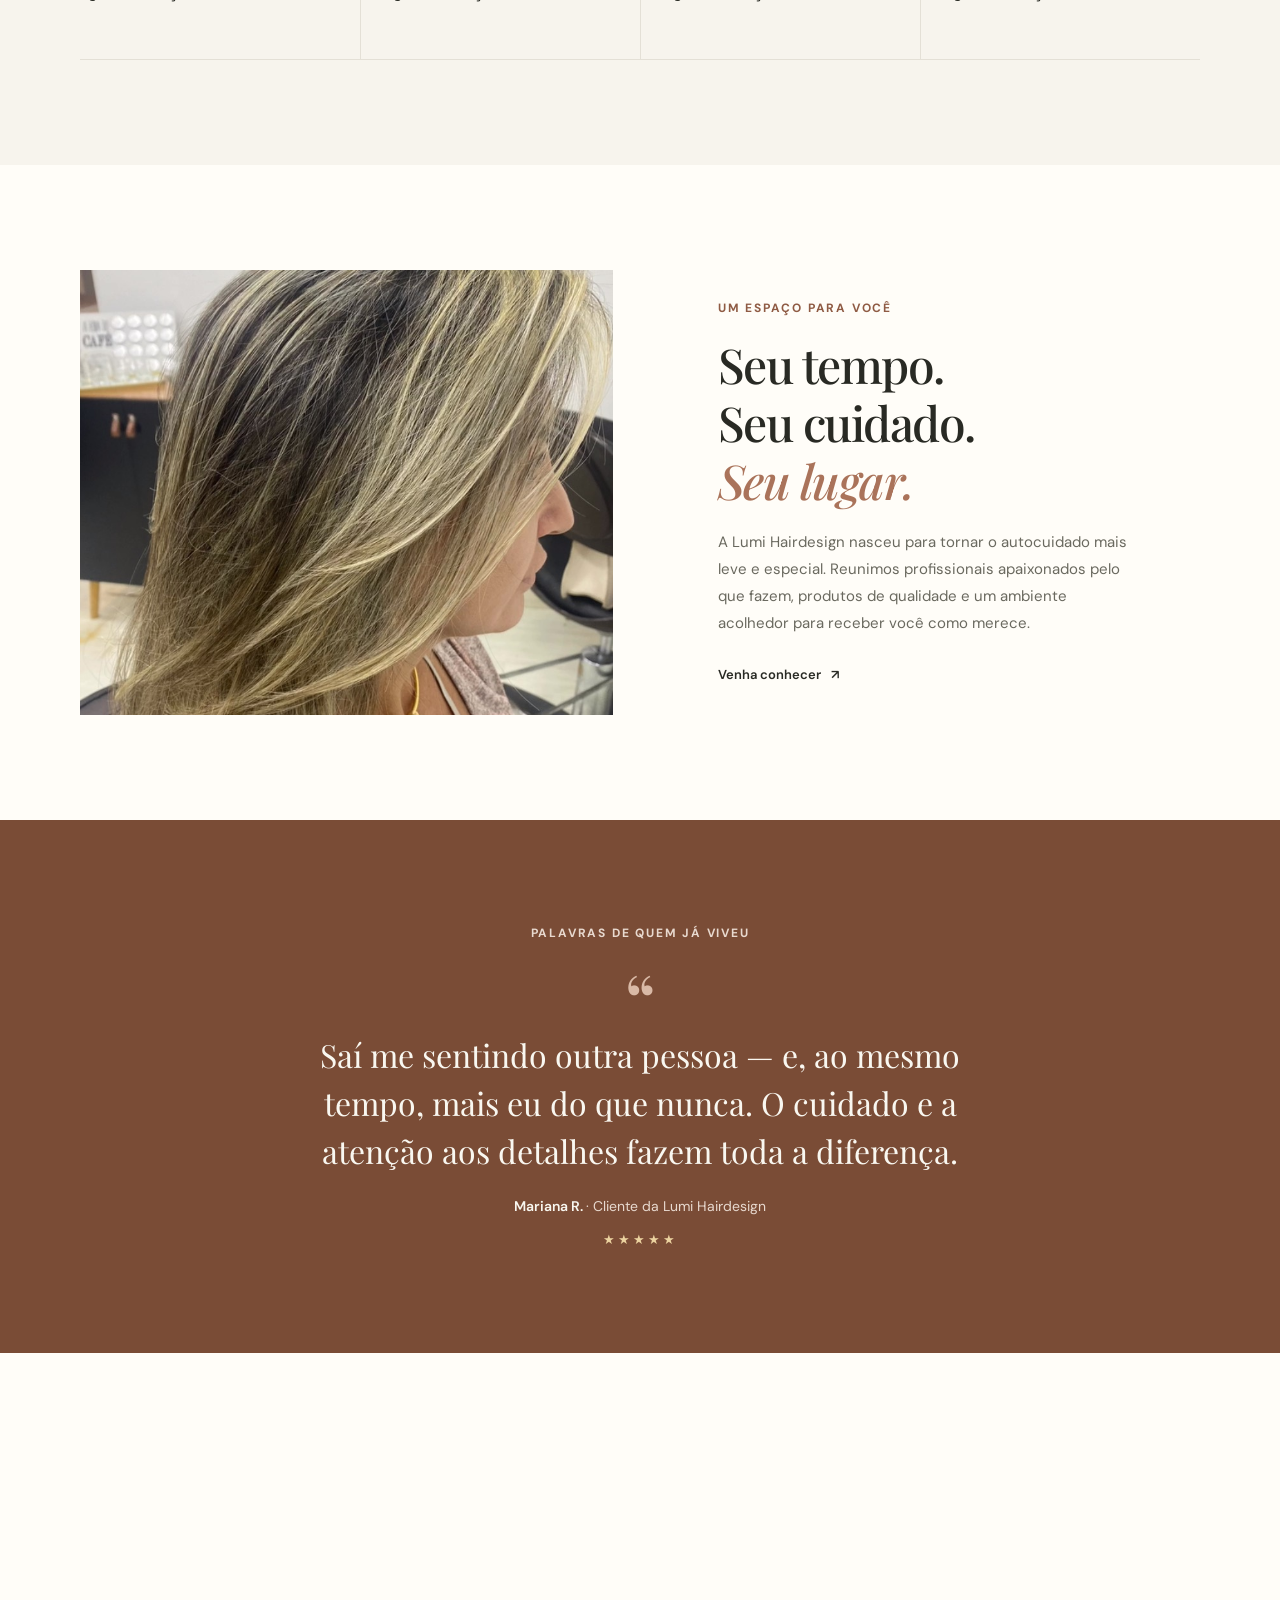
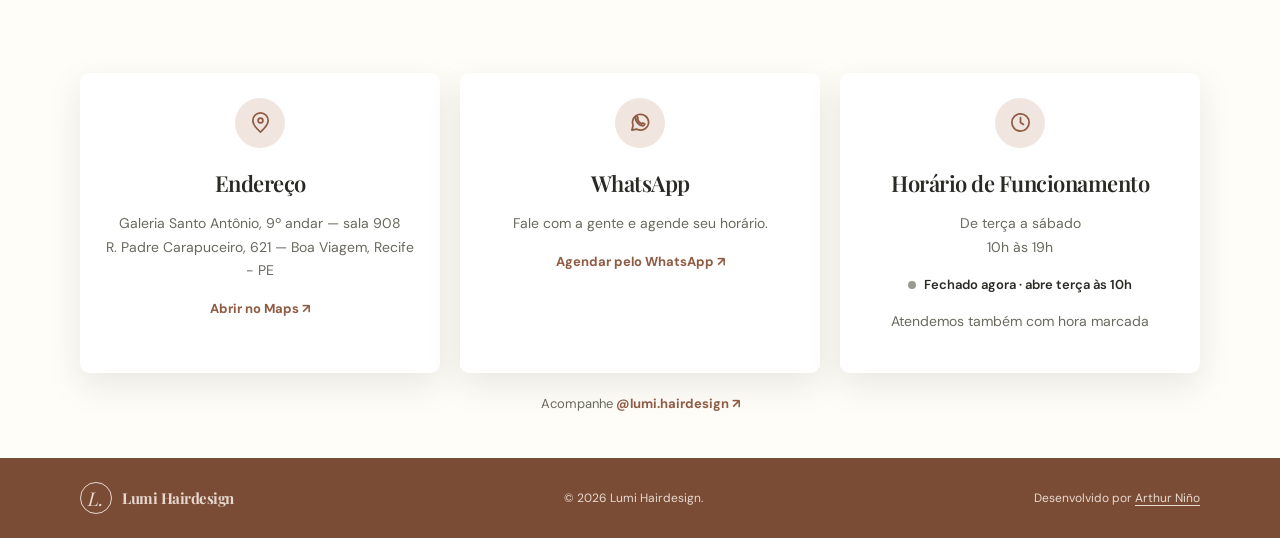
==== commit 74f58609: "add motion" ====
--- a/index.html
+++ b/index.html
@@ -15,6 +15,7 @@
   <link rel="stylesheet" href="styles/sections.css">
   <link rel="stylesheet" href="styles/footer.css">
   <link rel="stylesheet" href="styles/responsive.css">
+  <link rel="stylesheet" href="styles/motion.css">
 </head>
 <body>
   <header class="site-header">
@@ -24,7 +25,6 @@
         <img class="header-logo" src="assets/logo.png" alt="Logotipo de Cibelly Santos Hair Stylist">
       </a>
       <div class="nav-links" id="menu">
-        <a href="#inicio">Início</a>
         <a href="#servicos">Serviços</a>
         <a href="#sobre">O salão</a>
         <a href="#depoimentos">Depoimentos</a>
--- a/styles/motion.css
+++ b/styles/motion.css
@@ -0,0 +1,71 @@
+/*
+  Animações de entrada. Só vale para quem não pediu menos movimento
+  no sistema (prefers-reduced-motion). A revelação ao rolar só liga quando o
+  script.js adiciona .reveal-ready ao <html>; se o JavaScript falhar, nada fica escondido.
+  Usa a propriedade `translate` (e não `transform`) para não brigar com os
+  transforms que já existem, como o do selo do hero e o hover dos cards.
+*/
+
+@keyframes rise {
+  from {
+    opacity: 0;
+    translate: 0 18px;
+  }
+}
+
+@keyframes fade {
+  from {
+    opacity: 0;
+  }
+}
+
+@media (prefers-reduced-motion: no-preference) {
+  /* Hero: entrada só com CSS, assim aparece logo, sem esperar o JavaScript. */
+  .hero-content > * {
+    animation: rise .8s cubic-bezier(.2, .7, .2, 1) both;
+  }
+
+  .hero-content > :nth-child(2) {
+    animation-delay: .08s;
+  }
+
+  .hero-content > :nth-child(3) {
+    animation-delay: .16s;
+  }
+
+  .hero-content > :nth-child(4) {
+    animation-delay: .24s;
+  }
+
+  .hero-content > :nth-child(5) {
+    animation-delay: .32s;
+  }
+
+  .hero-image {
+    animation: fade 1.2s ease both;
+  }
+
+  .hero-stamp {
+    animation: fade 1s .6s ease both;
+  }
+
+  /* Demais seções: aparecem ao entrar na tela*/
+  .reveal-ready [data-reveal] {
+    opacity: 0;
+    translate: 0 22px;
+    transition: opacity .7s ease, translate .7s cubic-bezier(.2, .7, .2, 1);
+    transition-delay: var(--reveal-delay, 0s);
+  }
+
+  .reveal-ready [data-reveal].is-visible {
+    opacity: 1;
+    translate: 0 0;
+  }
+}
+
+@media print {
+  [data-reveal] {
+    opacity: 1 !important;
+    translate: none !important;
+  }
+}
